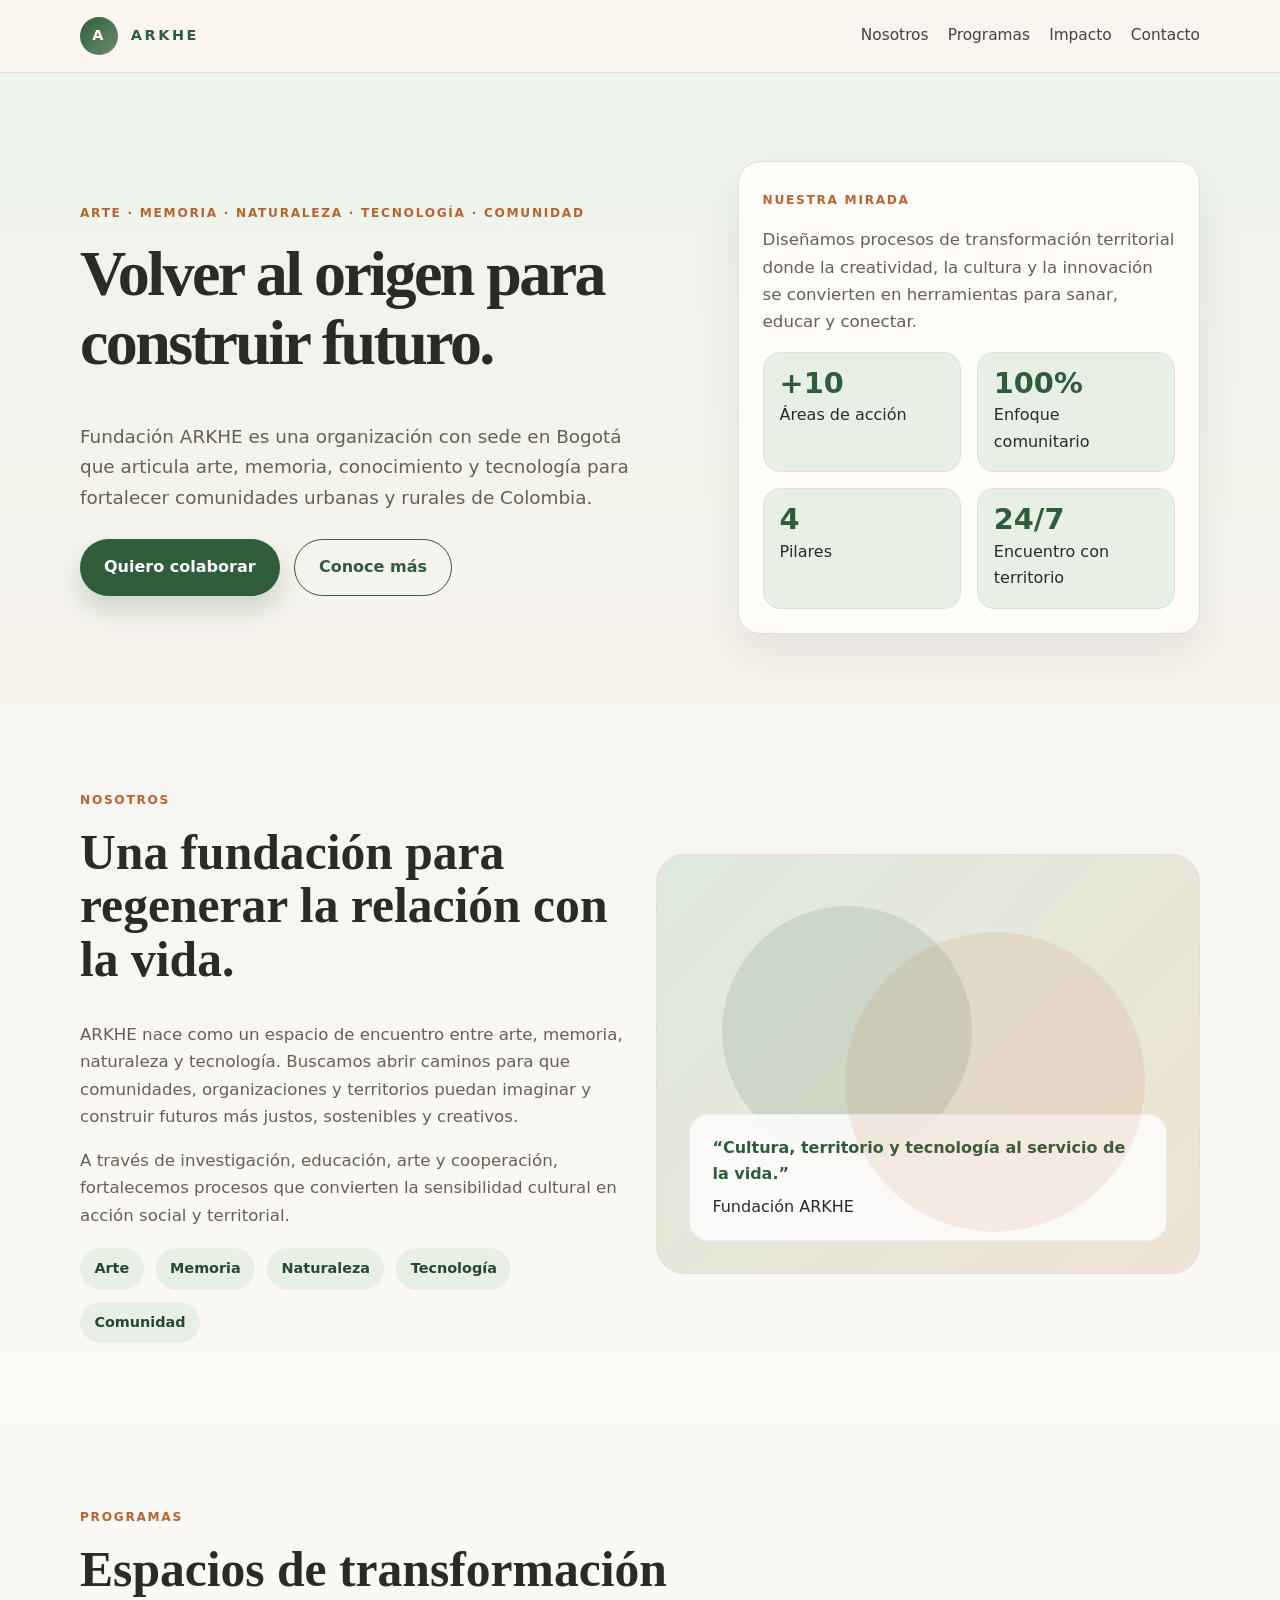
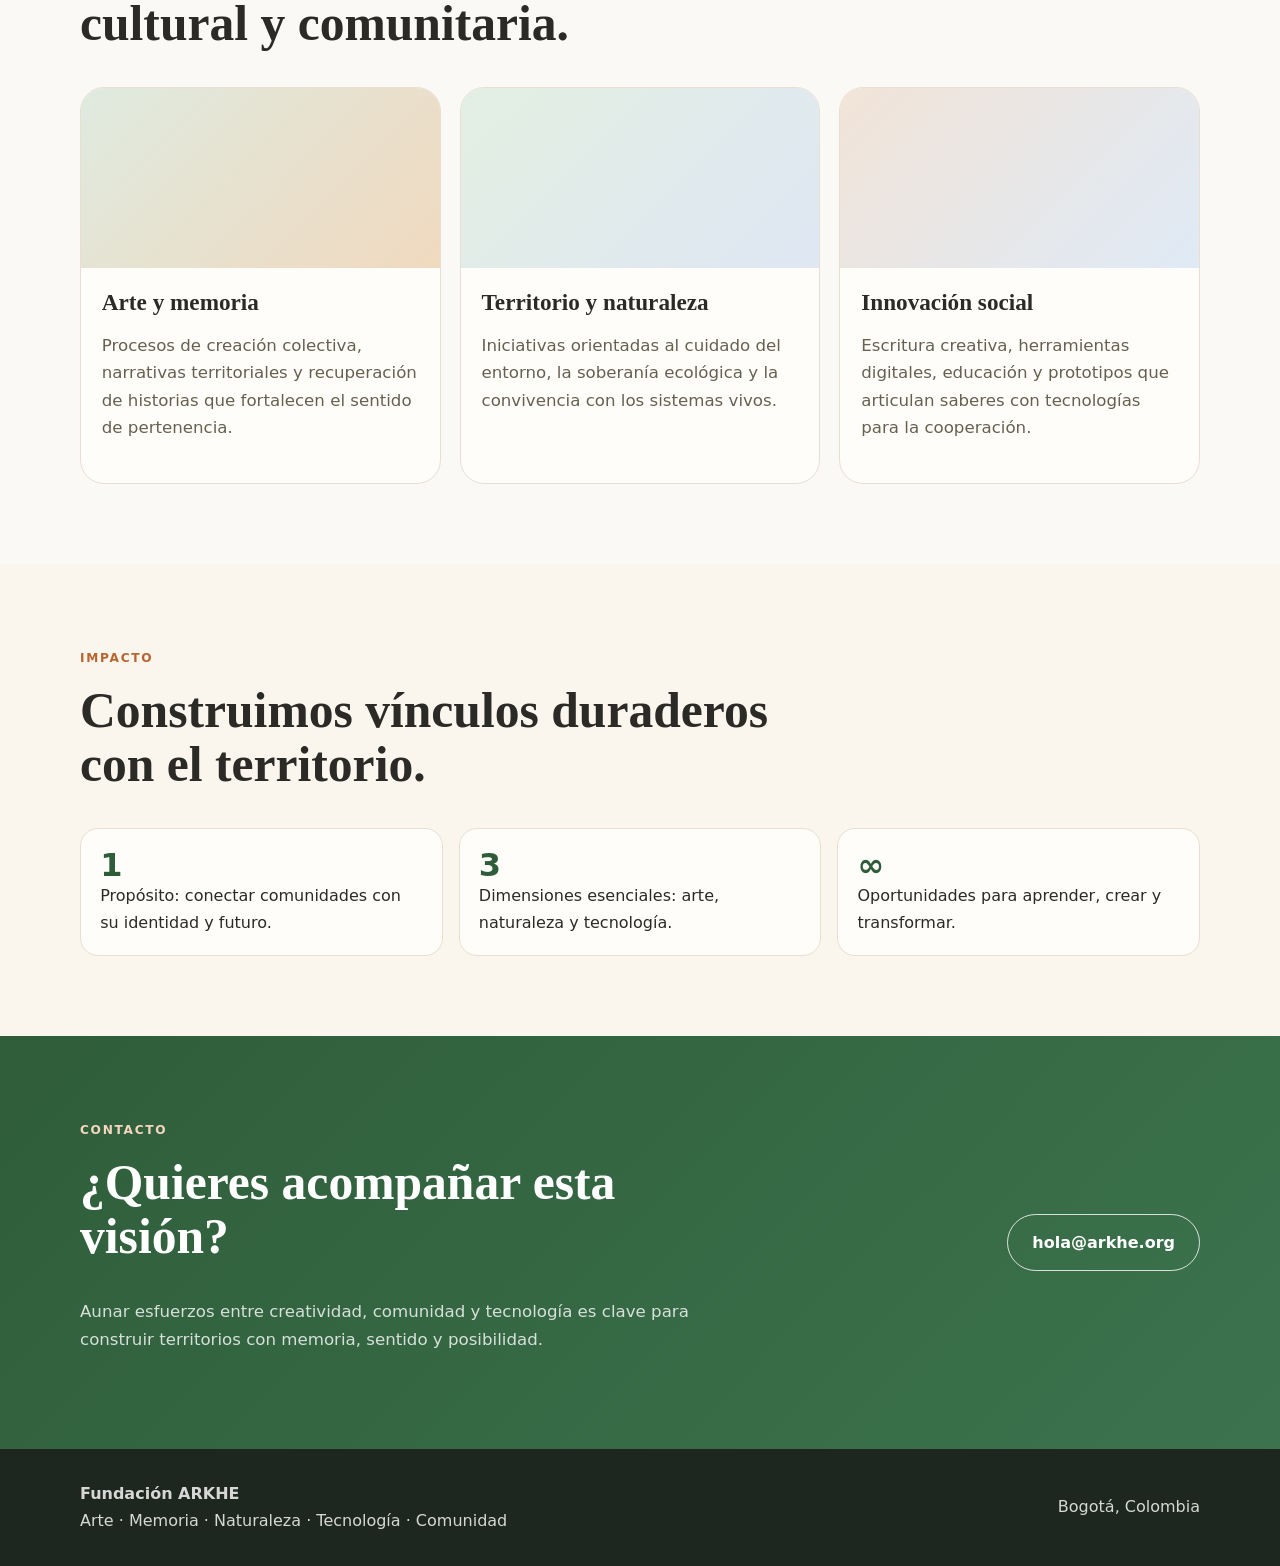
==== index.html @ 08ec4642 "Crear index.html para que GitHub Pages use la landing principal de la Fundación ARKHE" ====
<!DOCTYPE html>
<html lang="es">
  <head>
    <meta charset="UTF-8" />
    <meta name="viewport" content="width=device-width, initial-scale=1.0" />
    <title>Fundación ARKHE | Arte · Memoria · Naturaleza · Tecnología</title>
    <meta
      name="description"
      content="Fundación ARKHE impulsa comunidades y territorios desde el arte, la memoria, la naturaleza y la tecnología."
    />
    <style>
      :root {
        --bg: #faf6ee;
        --bg-alt: #f1e8d7;
        --surface: #fffdf9;
        --text: #2b2a27;
        --muted: #666051;
        --primary: #2f5d3a;
        --primary-dark: #23492f;
        --primary-soft: #e8f0e6;
        --accent: #b8642f;
        --accent-soft: #f4e3d8;
        --line: #e7dfd0;
        --shadow: 0 20px 45px rgba(28, 35, 25, 0.08);
        --radius: 22px;
      }

      * { box-sizing: border-box; }

      html { scroll-behavior: smooth; }

      body {
        margin: 0;
        font-family: system-ui, -apple-system, BlinkMacSystemFont, "Segoe UI", sans-serif;
        background: var(--bg);
        color: var(--text);
        line-height: 1.65;
      }

      img {
        max-width: 100%;
        display: block;
      }

      a {
        color: inherit;
        text-decoration: none;
      }

      .container {
        width: min(1120px, calc(100% - 32px));
        margin: 0 auto;
      }

      .eyebrow {
        display: inline-block;
        color: var(--accent);
        text-transform: uppercase;
        letter-spacing: 0.14em;
        font-size: 0.76rem;
        font-weight: 700;
        margin-bottom: 1rem;
      }

      h1, h2, h3 {
        margin: 0 0 0.7em;
        line-height: 1.08;
        font-family: Georgia, "Times New Roman", serif;
      }

      h1 {
        font-size: clamp(2.4rem, 5vw, 4.4rem);
        letter-spacing: -0.04em;
      }

      h2 {
        font-size: clamp(2rem, 4vw, 3.1rem);
      }

      p {
        margin: 0 0 1rem;
        color: var(--muted);
        font-size: 1.04rem;
      }

      .btn {
        display: inline-flex;
        align-items: center;
        justify-content: center;
        border-radius: 999px;
        padding: 0.9rem 1.5rem;
        font-weight: 700;
        transition: transform 0.2s ease, box-shadow 0.2s ease;
      }

      .btn:hover {
        transform: translateY(-1px);
      }

      .btn.primary {
        background: var(--primary);
        color: #fff;
        box-shadow: 0 14px 24px rgba(47, 93, 58, 0.2);
      }

      .btn.secondary {
        border: 1.5px solid var(--primary);
        color: var(--primary);
        background: transparent;
      }

      header {
        position: sticky;
        top: 0;
        z-index: 50;
        background: rgba(250, 246, 238, 0.9);
        backdrop-filter: blur(8px);
        border-bottom: 1px solid var(--line);
      }

      nav {
        display: flex;
        align-items: center;
        justify-content: space-between;
        min-height: 72px;
        gap: 1.2rem;
      }

      .brand {
        display: inline-flex;
        align-items: center;
        gap: 0.8rem;
        font-weight: 800;
        letter-spacing: 0.18em;
        text-transform: uppercase;
        color: var(--primary);
        font-size: 0.9rem;
      }

      .brand-mark {
        width: 38px;
        height: 38px;
        display: grid;
        place-items: center;
        border-radius: 50%;
        background: linear-gradient(135deg, var(--primary), #6b8d6d);
        color: white;
        font-weight: 700;
      }

      .nav-links {
        display: flex;
        align-items: center;
        gap: 1.2rem;
        flex-wrap: wrap;
      }

      .nav-links a {
        color: var(--text);
        font-size: 0.96rem;
        opacity: 0.88;
      }

      .hero {
        background: linear-gradient(180deg, #edf4eb 0%, #f7f3ed 100%);
        padding: 5.5rem 0 4.5rem;
      }

      .hero-grid {
        display: grid;
        grid-template-columns: 1.15fr 0.85fr;
        gap: 2rem;
        align-items: center;
      }

      .hero-copy p {
        font-size: 1.15rem;
        max-width: 560px;
      }

      .hero-actions {
        display: flex;
        flex-wrap: wrap;
        gap: 0.9rem;
        margin-top: 1.6rem;
      }

      .hero-panel {
        background: var(--surface);
        border: 1px solid var(--line);
        border-radius: var(--radius);
        padding: 1.5rem;
        box-shadow: var(--shadow);
      }

      .mini-stat {
        display: grid;
        grid-template-columns: repeat(2, minmax(0, 1fr));
        gap: 1rem;
        margin-top: 1rem;
      }

      .mini-stat div {
        background: var(--primary-soft);
        border: 1px solid rgba(47, 93, 58, 0.08);
        border-radius: 18px;
        padding: 1rem;
      }

      .mini-stat strong {
        display: block;
        color: var(--primary);
        font-size: 1.8rem;
        line-height: 1;
        margin-bottom: 0.3rem;
      }

      section {
        padding: 5rem 0;
      }

      .section-head {
        max-width: 720px;
        margin-bottom: 2.3rem;
      }

      .cards {
        display: grid;
        grid-template-columns: repeat(4, minmax(0, 1fr));
        gap: 1.2rem;
      }

      .card {
        background: var(--surface);
        border: 1px solid var(--line);
        border-radius: 20px;
        padding: 1.5rem;
        box-shadow: 0 10px 28px rgba(39, 33, 22, 0.03);
      }

      .card .icon {
        width: 52px;
        height: 52px;
        display: grid;
        place-items: center;
        border-radius: 14px;
        background: var(--accent-soft);
        color: var(--accent);
        font-size: 1.6rem;
        margin-bottom: 0.8rem;
      }

      .card h3 {
        font-size: 1.35rem;
      }

      .about {
        background: linear-gradient(180deg, #f7f5f1 0%, #fcfaf7 100%);
      }

      .about-grid {
        display: grid;
        grid-template-columns: 1fr 1fr;
        gap: 2rem;
        align-items: center;
      }

      .about-visual {
        background: linear-gradient(135deg, #dfeadf, #efe4d5);
        min-height: 420px;
        border-radius: 28px;
        position: relative;
        overflow: hidden;
        border: 1px solid var(--line);
      }

      .about-visual::before,
      .about-visual::after {
        content: "";
        position: absolute;
        border-radius: 50%;
      }

      .about-visual::before {
        inset: 12% auto auto 12%;
        width: 250px;
        height: 250px;
        background: rgba(47, 93, 58, 0.12);
      }

      .about-visual::after {
        right: 10%;
        bottom: 10%;
        width: 300px;
        height: 300px;
        background: rgba(184, 100, 47, 0.1);
      }

      .quote {
        position: absolute;
        left: 2rem;
        right: 2rem;
        bottom: 2rem;
        background: rgba(255, 255, 255, 0.8);
        border: 1px solid rgba(43, 42, 39, 0.05);
        border-radius: 20px;
        padding: 1.25rem 1.4rem;
        backdrop-filter: blur(5px);
      }

      .quote strong {
        display: block;
        margin-bottom: 0.4rem;
        color: var(--primary);
      }

      .pill-list {
        display: flex;
        flex-wrap: wrap;
        gap: 0.75rem;
        margin-top: 1.2rem;
      }

      .pill {
        background: var(--primary-soft);
        color: var(--primary-dark);
        border-radius: 999px;
        padding: 0.55rem 0.9rem;
        font-weight: 700;
        font-size: 0.9rem;
      }

      .programs {
        background: #fbf9f6;
      }

      .program-grid {
        display: grid;
        grid-template-columns: repeat(3, minmax(0, 1fr));
        gap: 1.2rem;
      }

      .program-card {
        background: var(--surface);
        border: 1px solid var(--line);
        border-radius: 24px;
        overflow: hidden;
      }

      .program-visual {
        height: 180px;
        background: linear-gradient(135deg, #dfeadf, #f0d9bf);
      }

      .program-body {
        padding: 1.4rem 1.3rem 1.6rem;
      }

      .program-body h3 {
        font-size: 1.45rem;
      }

      .metrics {
        display: grid;
        grid-template-columns: repeat(3, minmax(0, 1fr));
        gap: 1rem;
        margin-top: 2rem;
      }

      .metric {
        background: var(--surface);
        border: 1px solid var(--line);
        border-radius: 18px;
        padding: 1.2rem;
      }

      .metric strong {
        display: block;
        color: var(--primary);
        font-size: 2rem;
        line-height: 1.1;
      }

      .cta {
        background: linear-gradient(135deg, var(--primary), #3c734e);
        color: white;
      }

      .cta .container {
        display: grid;
        grid-template-columns: 1.2fr 0.8fr;
        align-items: center;
        gap: 2rem;
      }

      .cta p {
        color: rgba(255,255,255,0.8);
      }

      .cta .btn.secondary {
        color: white;
        border-color: rgba(255,255,255,0.8);
      }

      footer {
        background: #1d261f;
        color: rgba(255,255,255,0.82);
        padding: 2rem 0;
      }

      .footer-inner {
        display: flex;
        justify-content: space-between;
        gap: 1rem;
        align-items: center;
        flex-wrap: wrap;
      }

      @media (max-width: 900px) {
        .hero-grid,
        .about-grid,
        .cta .container,
        .cards,
        .program-grid,
        .metrics {
          grid-template-columns: 1fr;
        }

        .nav-links {
          display: none;
        }
      }
    </style>
  </head>
  <body>
    <header>
      <div class="container">
        <nav aria-label="Navegación principal">
          <a href="#inicio" class="brand" aria-label="Fundación ARKHE inicio">
            <span class="brand-mark">A</span>
            <span>ARKHE</span>
          </a>

          <div class="nav-links">
            <a href="#nosotros">Nosotros</a>
            <a href="#programas">Programas</a>
            <a href="#impacto">Impacto</a>
            <a href="#contacto">Contacto</a>
          </div>
        </nav>
      </div>
    </header>

    <main>
      <section class="hero" id="inicio">
        <div class="container hero-grid">
          <div class="hero-copy">
            <span class="eyebrow">Arte · Memoria · Naturaleza · Tecnología · Comunidad</span>
            <h1>Volver al origen para construir futuro.</h1>
            <p>
              Fundación ARKHE es una organización con sede en Bogotá que articula arte,
              memoria, conocimiento y tecnología para fortalecer comunidades urbanas y rurales
              de Colombia.
            </p>
            <div class="hero-actions">
              <a href="#contacto" class="btn primary">Quiero colaborar</a>
              <a href="#nosotros" class="btn secondary">Conoce más</a>
            </div>
          </div>

          <div class="hero-panel" aria-label="Resumen de la fundación">
            <div class="eyebrow">Nuestra mirada</div>
            <p>
              Diseñamos procesos de transformación territorial donde la creatividad, la cultura
              y la innovación se convierten en herramientas para sanar, educar y conectar.
            </p>

            <div class="mini-stat">
              <div>
                <strong>+10</strong>
                <span>Áreas de acción</span>
              </div>
              <div>
                <strong>100%</strong>
                <span>Enfoque comunitario</span>
              </div>
              <div>
                <strong>4</strong>
                <span>Pilares</span>
              </div>
              <div>
                <strong>24/7</strong>
                <span>Encuentro con territorio</span>
              </div>
            </div>
          </div>
        </div>
      </section>

      <section class="about" id="nosotros">
        <div class="container about-grid">
          <div>
            <span class="eyebrow">Nosotros</span>
            <h2>Una fundación para regenerar la relación con la vida.</h2>
            <p>
              ARKHE nace como un espacio de encuentro entre arte, memoria, naturaleza y tecnología.
              Buscamos abrir caminos para que comunidades, organizaciones y territorios puedan
              imaginar y construir futuros más justos, sostenibles y creativos.
            </p>
            <p>
              A través de investigación, educación, arte y cooperación, fortalecemos procesos que
              convierten la sensibilidad cultural en acción social y territorial.
            </p>

            <div class="pill-list" aria-label="Pilares de la fundación">
              <span class="pill">Arte</span>
              <span class="pill">Memoria</span>
              <span class="pill">Naturaleza</span>
              <span class="pill">Tecnología</span>
              <span class="pill">Comunidad</span>
            </div>
          </div>

          <div class="about-visual" aria-label="Representación visual de la fundación">
            <div class="quote">
              <strong>“Cultura, territorio y tecnología al servicio de la vida.”</strong>
              <span>Fundación ARKHE</span>
            </div>
          </div>
        </div>
      </section>

      <section class="programs" id="programas">
        <div class="container">
          <div class="section-head">
            <span class="eyebrow">Programas</span>
            <h2>Espacios de transformación cultural y comunitaria.</h2>
          </div>

          <div class="program-grid">
            <article class="program-card">
              <div class="program-visual" aria-hidden="true"></div>
              <div class="program-body">
                <h3>Arte y memoria</h3>
                <p>
                  Procesos de creación colectiva, narrativas territoriales y recuperación de
                  historias que fortalecen el sentido de pertenencia.
                </p>
              </div>
            </article>

            <article class="program-card">
              <div class="program-visual" aria-hidden="true" style="background: linear-gradient(135deg, #e3efe2, #dfe7f4);"></div>
              <div class="program-body">
                <h3>Territorio y naturaleza</h3>
                <p>
                  Iniciativas orientadas al cuidado del entorno, la soberanía ecológica y la
                  convivencia con los sistemas vivos.
                </p>
              </div>
            </article>

            <article class="program-card">
              <div class="program-visual" aria-hidden="true" style="background: linear-gradient(135deg, #f2e4d8, #dfeaf6);"></div>
              <div class="program-body">
                <h3>Innovación social</h3>
                <p>
                  Escritura creativa, herramientas digitales, educación y prototipos que articulan
                  saberes con tecnologías para la cooperación.
                </p>
              </div>
            </article>
          </div>
        </div>
      </section>

      <section id="impacto">
        <div class="container">
          <div class="section-head">
            <span class="eyebrow">Impacto</span>
            <h2>Construimos vínculos duraderos con el territorio.</h2>
          </div>

          <div class="metrics">
            <div class="metric">
              <strong>1</strong>
              <span>Propósito: conectar comunidades con su identidad y futuro.</span>
            </div>
            <div class="metric">
              <strong>3</strong>
              <span>Dimensiones esenciales: arte, naturaleza y tecnología.</span>
            </div>
            <div class="metric">
              <strong>∞</strong>
              <span>Oportunidades para aprender, crear y transformar.</span>
            </div>
          </div>
        </div>
      </section>

      <section class="cta" id="contacto">
        <div class="container">
          <div>
            <span class="eyebrow" style="color: #f4d7be;">Contacto</span>
            <h2>¿Quieres acompañar esta visión?</h2>
            <p>
              Aunar esfuerzos entre creatividad, comunidad y tecnología es clave para construir
              territorios con memoria, sentido y posibilidad.
            </p>
          </div>

          <div style="display:flex; justify-content:flex-end;">
            <a href="mailto:hola@arkhe.org" class="btn secondary">hola@arkhe.org</a>
          </div>
        </div>
      </section>
    </main>

    <footer>
      <div class="container footer-inner">
        <div>
          <strong>Fundación ARKHE</strong><br />
          Arte · Memoria · Naturaleza · Tecnología · Comunidad
        </div>
        <div>Bogotá, Colombia</div>
      </div>
    </footer>
  </body>
</html>
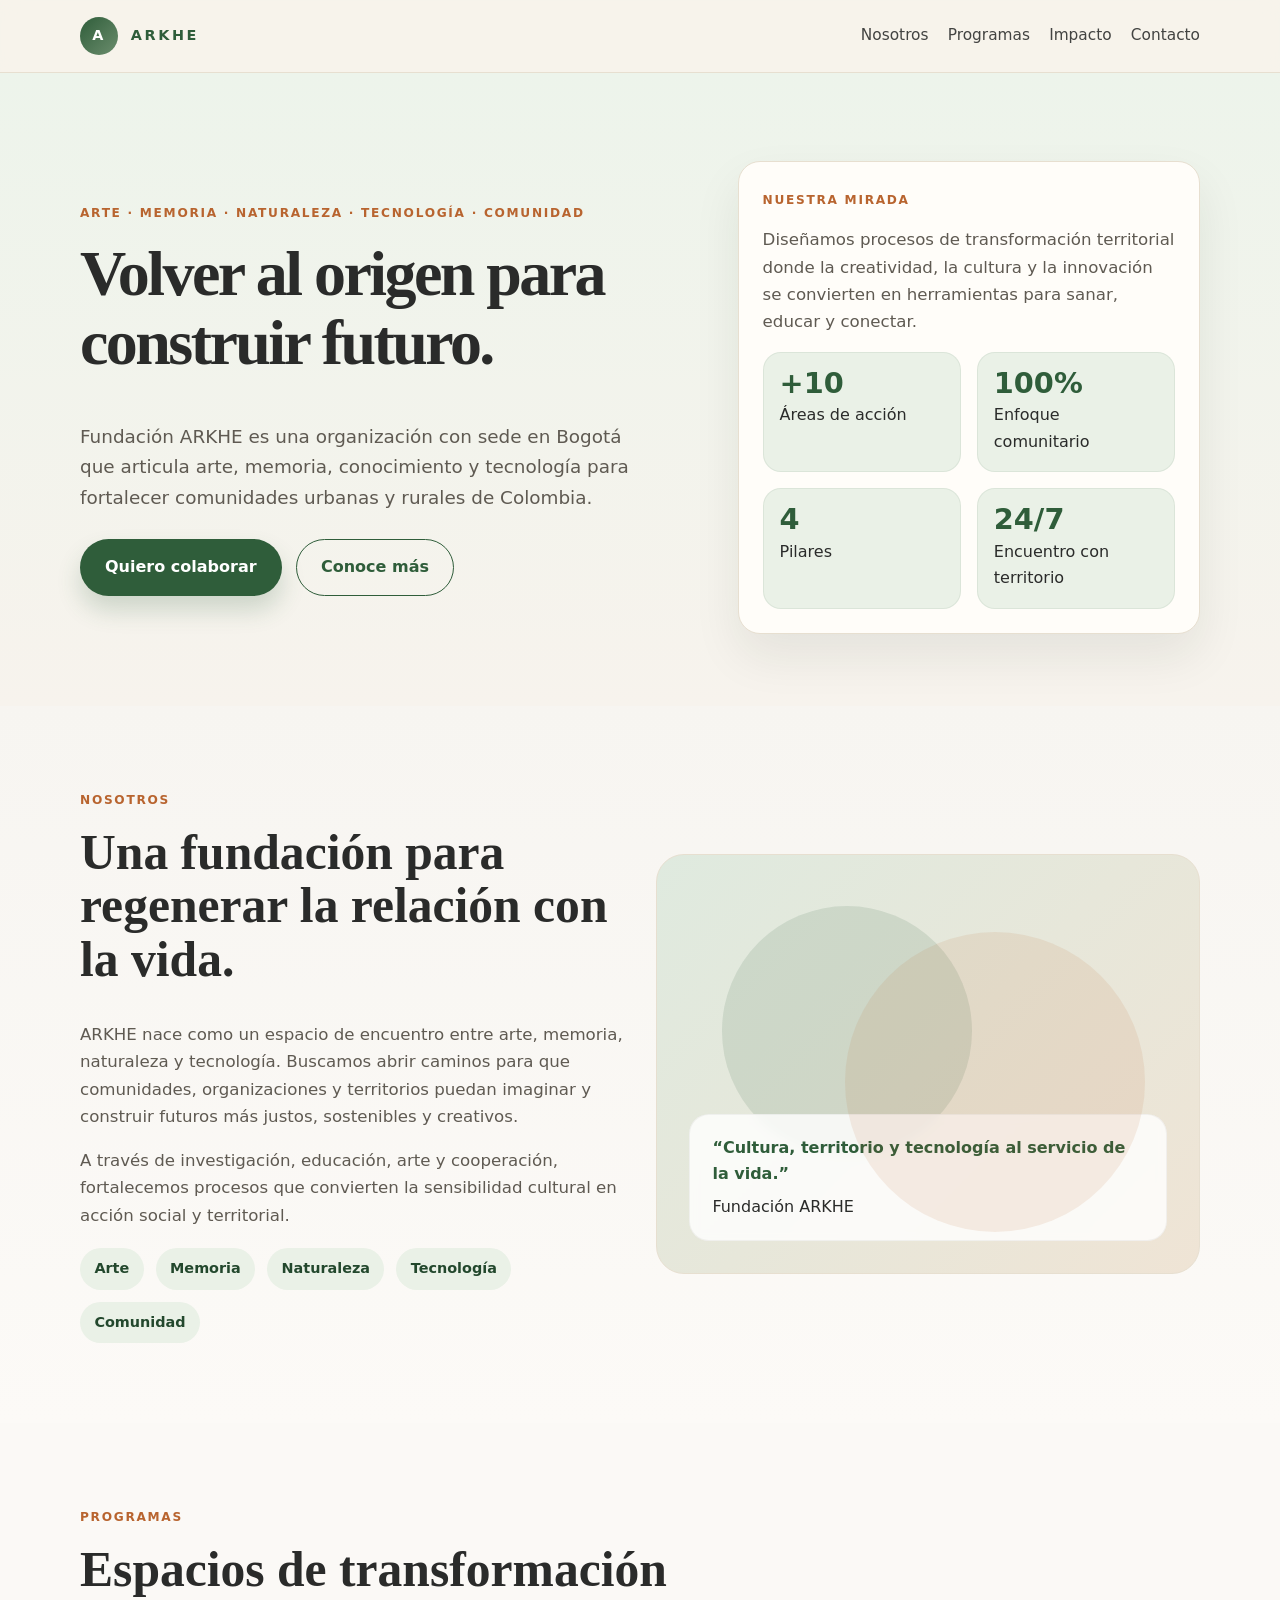
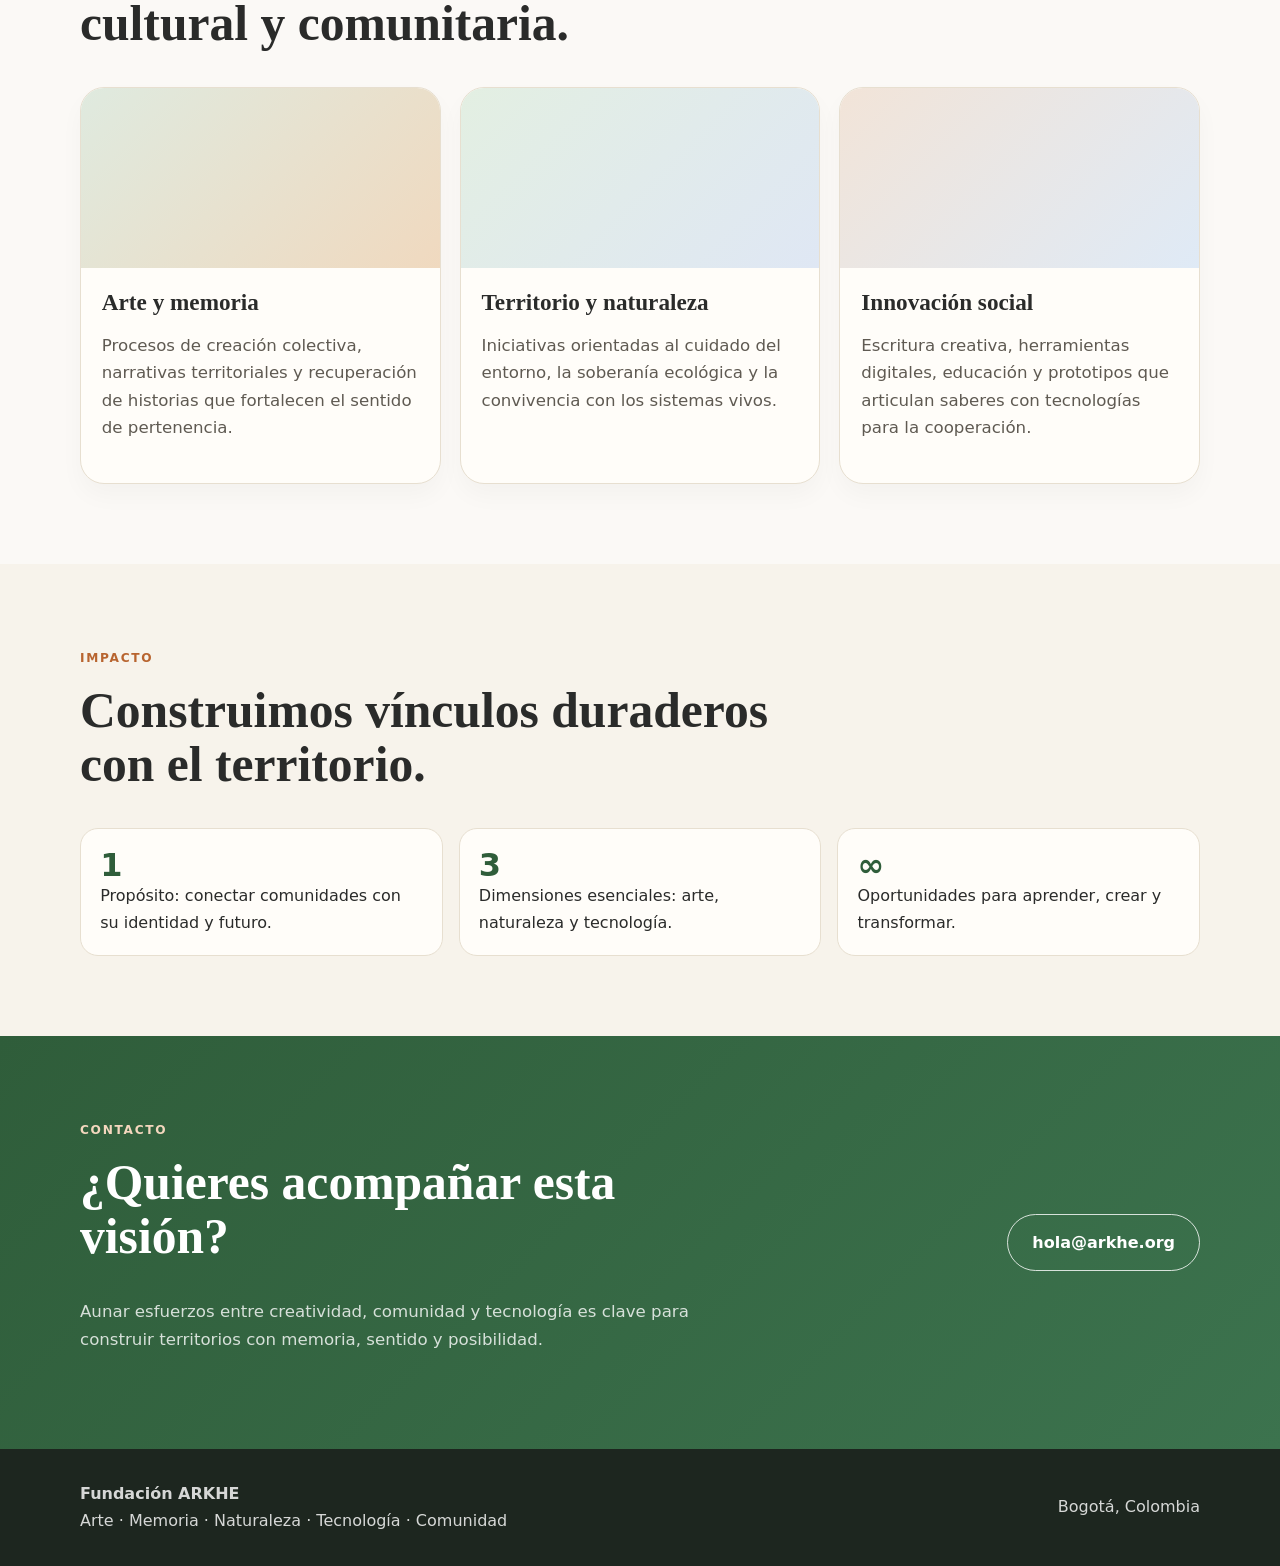
==== commit 31c2a241: "Completo la landing page con estilos y comportamiento interactivo, separando CSS y JS del HTML princ" ====
--- a/index.html
+++ b/index.html
@@ -8,451 +8,31 @@
       name="description"
       content="Fundación ARKHE impulsa comunidades y territorios desde el arte, la memoria, la naturaleza y la tecnología."
     />
-    <style>
-      :root {
-        --bg: #faf6ee;
-        --bg-alt: #f1e8d7;
-        --surface: #fffdf9;
-        --text: #2b2a27;
-        --muted: #666051;
-        --primary: #2f5d3a;
-        --primary-dark: #23492f;
-        --primary-soft: #e8f0e6;
-        --accent: #b8642f;
-        --accent-soft: #f4e3d8;
-        --line: #e7dfd0;
-        --shadow: 0 20px 45px rgba(28, 35, 25, 0.08);
-        --radius: 22px;
-      }
-
-      * { box-sizing: border-box; }
-
-      html { scroll-behavior: smooth; }
-
-      body {
-        margin: 0;
-        font-family: system-ui, -apple-system, BlinkMacSystemFont, "Segoe UI", sans-serif;
-        background: var(--bg);
-        color: var(--text);
-        line-height: 1.65;
-      }
-
-      img {
-        max-width: 100%;
-        display: block;
-      }
-
-      a {
-        color: inherit;
-        text-decoration: none;
-      }
-
-      .container {
-        width: min(1120px, calc(100% - 32px));
-        margin: 0 auto;
-      }
-
-      .eyebrow {
-        display: inline-block;
-        color: var(--accent);
-        text-transform: uppercase;
-        letter-spacing: 0.14em;
-        font-size: 0.76rem;
-        font-weight: 700;
-        margin-bottom: 1rem;
-      }
-
-      h1, h2, h3 {
-        margin: 0 0 0.7em;
-        line-height: 1.08;
-        font-family: Georgia, "Times New Roman", serif;
-      }
-
-      h1 {
-        font-size: clamp(2.4rem, 5vw, 4.4rem);
-        letter-spacing: -0.04em;
-      }
-
-      h2 {
-        font-size: clamp(2rem, 4vw, 3.1rem);
-      }
-
-      p {
-        margin: 0 0 1rem;
-        color: var(--muted);
-        font-size: 1.04rem;
-      }
-
-      .btn {
-        display: inline-flex;
-        align-items: center;
-        justify-content: center;
-        border-radius: 999px;
-        padding: 0.9rem 1.5rem;
-        font-weight: 700;
-        transition: transform 0.2s ease, box-shadow 0.2s ease;
-      }
-
-      .btn:hover {
-        transform: translateY(-1px);
-      }
-
-      .btn.primary {
-        background: var(--primary);
-        color: #fff;
-        box-shadow: 0 14px 24px rgba(47, 93, 58, 0.2);
-      }
-
-      .btn.secondary {
-        border: 1.5px solid var(--primary);
-        color: var(--primary);
-        background: transparent;
-      }
-
-      header {
-        position: sticky;
-        top: 0;
-        z-index: 50;
-        background: rgba(250, 246, 238, 0.9);
-        backdrop-filter: blur(8px);
-        border-bottom: 1px solid var(--line);
-      }
-
-      nav {
-        display: flex;
-        align-items: center;
-        justify-content: space-between;
-        min-height: 72px;
-        gap: 1.2rem;
-      }
-
-      .brand {
-        display: inline-flex;
-        align-items: center;
-        gap: 0.8rem;
-        font-weight: 800;
-        letter-spacing: 0.18em;
-        text-transform: uppercase;
-        color: var(--primary);
-        font-size: 0.9rem;
-      }
-
-      .brand-mark {
-        width: 38px;
-        height: 38px;
-        display: grid;
-        place-items: center;
-        border-radius: 50%;
-        background: linear-gradient(135deg, var(--primary), #6b8d6d);
-        color: white;
-        font-weight: 700;
-      }
-
-      .nav-links {
-        display: flex;
-        align-items: center;
-        gap: 1.2rem;
-        flex-wrap: wrap;
-      }
-
-      .nav-links a {
-        color: var(--text);
-        font-size: 0.96rem;
-        opacity: 0.88;
-      }
-
-      .hero {
-        background: linear-gradient(180deg, #edf4eb 0%, #f7f3ed 100%);
-        padding: 5.5rem 0 4.5rem;
-      }
-
-      .hero-grid {
-        display: grid;
-        grid-template-columns: 1.15fr 0.85fr;
-        gap: 2rem;
-        align-items: center;
-      }
-
-      .hero-copy p {
-        font-size: 1.15rem;
-        max-width: 560px;
-      }
-
-      .hero-actions {
-        display: flex;
-        flex-wrap: wrap;
-        gap: 0.9rem;
-        margin-top: 1.6rem;
-      }
-
-      .hero-panel {
-        background: var(--surface);
-        border: 1px solid var(--line);
-        border-radius: var(--radius);
-        padding: 1.5rem;
-        box-shadow: var(--shadow);
-      }
-
-      .mini-stat {
-        display: grid;
-        grid-template-columns: repeat(2, minmax(0, 1fr));
-        gap: 1rem;
-        margin-top: 1rem;
-      }
-
-      .mini-stat div {
-        background: var(--primary-soft);
-        border: 1px solid rgba(47, 93, 58, 0.08);
-        border-radius: 18px;
-        padding: 1rem;
-      }
-
-      .mini-stat strong {
-        display: block;
-        color: var(--primary);
-        font-size: 1.8rem;
-        line-height: 1;
-        margin-bottom: 0.3rem;
-      }
-
-      section {
-        padding: 5rem 0;
-      }
-
-      .section-head {
-        max-width: 720px;
-        margin-bottom: 2.3rem;
-      }
-
-      .cards {
-        display: grid;
-        grid-template-columns: repeat(4, minmax(0, 1fr));
-        gap: 1.2rem;
-      }
-
-      .card {
-        background: var(--surface);
-        border: 1px solid var(--line);
-        border-radius: 20px;
-        padding: 1.5rem;
-        box-shadow: 0 10px 28px rgba(39, 33, 22, 0.03);
-      }
-
-      .card .icon {
-        width: 52px;
-        height: 52px;
-        display: grid;
-        place-items: center;
-        border-radius: 14px;
-        background: var(--accent-soft);
-        color: var(--accent);
-        font-size: 1.6rem;
-        margin-bottom: 0.8rem;
-      }
-
-      .card h3 {
-        font-size: 1.35rem;
-      }
-
-      .about {
-        background: linear-gradient(180deg, #f7f5f1 0%, #fcfaf7 100%);
-      }
-
-      .about-grid {
-        display: grid;
-        grid-template-columns: 1fr 1fr;
-        gap: 2rem;
-        align-items: center;
-      }
-
-      .about-visual {
-        background: linear-gradient(135deg, #dfeadf, #efe4d5);
-        min-height: 420px;
-        border-radius: 28px;
-        position: relative;
-        overflow: hidden;
-        border: 1px solid var(--line);
-      }
-
-      .about-visual::before,
-      .about-visual::after {
-        content: "";
-        position: absolute;
-        border-radius: 50%;
-      }
-
-      .about-visual::before {
-        inset: 12% auto auto 12%;
-        width: 250px;
-        height: 250px;
-        background: rgba(47, 93, 58, 0.12);
-      }
-
-      .about-visual::after {
-        right: 10%;
-        bottom: 10%;
-        width: 300px;
-        height: 300px;
-        background: rgba(184, 100, 47, 0.1);
-      }
-
-      .quote {
-        position: absolute;
-        left: 2rem;
-        right: 2rem;
-        bottom: 2rem;
-        background: rgba(255, 255, 255, 0.8);
-        border: 1px solid rgba(43, 42, 39, 0.05);
-        border-radius: 20px;
-        padding: 1.25rem 1.4rem;
-        backdrop-filter: blur(5px);
-      }
-
-      .quote strong {
-        display: block;
-        margin-bottom: 0.4rem;
-        color: var(--primary);
-      }
-
-      .pill-list {
-        display: flex;
-        flex-wrap: wrap;
-        gap: 0.75rem;
-        margin-top: 1.2rem;
-      }
-
-      .pill {
-        background: var(--primary-soft);
-        color: var(--primary-dark);
-        border-radius: 999px;
-        padding: 0.55rem 0.9rem;
-        font-weight: 700;
-        font-size: 0.9rem;
-      }
-
-      .programs {
-        background: #fbf9f6;
-      }
-
-      .program-grid {
-        display: grid;
-        grid-template-columns: repeat(3, minmax(0, 1fr));
-        gap: 1.2rem;
-      }
-
-      .program-card {
-        background: var(--surface);
-        border: 1px solid var(--line);
-        border-radius: 24px;
-        overflow: hidden;
-      }
-
-      .program-visual {
-        height: 180px;
-        background: linear-gradient(135deg, #dfeadf, #f0d9bf);
-      }
-
-      .program-body {
-        padding: 1.4rem 1.3rem 1.6rem;
-      }
-
-      .program-body h3 {
-        font-size: 1.45rem;
-      }
-
-      .metrics {
-        display: grid;
-        grid-template-columns: repeat(3, minmax(0, 1fr));
-        gap: 1rem;
-        margin-top: 2rem;
-      }
-
-      .metric {
-        background: var(--surface);
-        border: 1px solid var(--line);
-        border-radius: 18px;
-        padding: 1.2rem;
-      }
-
-      .metric strong {
-        display: block;
-        color: var(--primary);
-        font-size: 2rem;
-        line-height: 1.1;
-      }
-
-      .cta {
-        background: linear-gradient(135deg, var(--primary), #3c734e);
-        color: white;
-      }
-
-      .cta .container {
-        display: grid;
-        grid-template-columns: 1.2fr 0.8fr;
-        align-items: center;
-        gap: 2rem;
-      }
-
-      .cta p {
-        color: rgba(255,255,255,0.8);
-      }
-
-      .cta .btn.secondary {
-        color: white;
-        border-color: rgba(255,255,255,0.8);
-      }
-
-      footer {
-        background: #1d261f;
-        color: rgba(255,255,255,0.82);
-        padding: 2rem 0;
-      }
-
-      .footer-inner {
-        display: flex;
-        justify-content: space-between;
-        gap: 1rem;
-        align-items: center;
-        flex-wrap: wrap;
-      }
-
-      @media (max-width: 900px) {
-        .hero-grid,
-        .about-grid,
-        .cta .container,
-        .cards,
-        .program-grid,
-        .metrics {
-          grid-template-columns: 1fr;
-        }
-
-        .nav-links {
-          display: none;
-        }
-      }
-    </style>
+    <link rel="stylesheet" href="styles.css" />
   </head>
   <body>
-    <header>
-      <div class="container">
-        <nav aria-label="Navegación principal">
-          <a href="#inicio" class="brand" aria-label="Fundación ARKHE inicio">
-            <span class="brand-mark">A</span>
-            <span>ARKHE</span>
-          </a>
-
-          <div class="nav-links">
-            <a href="#nosotros">Nosotros</a>
-            <a href="#programas">Programas</a>
-            <a href="#impacto">Impacto</a>
-            <a href="#contacto">Contacto</a>
-          </div>
-        </nav>
+    <header class="site-header">
+      <div class="container nav-wrap">
+        <a href="#inicio" class="brand" aria-label="Fundación ARKHE inicio">
+          <span class="brand-mark">A</span>
+          <span>ARKHE</span>
+        </a>
+
+        <button class="nav-toggle" type="button" aria-expanded="false" aria-controls="navMenu">
+          Menú
+        </button>
+
+        <div class="nav-links" id="navMenu">
+          <a href="#nosotros">Nosotros</a>
+          <a href="#programas">Programas</a>
+          <a href="#impacto">Impacto</a>
+          <a href="#contacto">Contacto</a>
+        </div>
       </div>
     </header>
 
     <main>
-      <section class="hero" id="inicio">
+      <section class="hero reveal" id="inicio">
         <div class="container hero-grid">
           <div class="hero-copy">
             <span class="eyebrow">Arte · Memoria · Naturaleza · Tecnología · Comunidad</span>
@@ -497,7 +77,7 @@
         </div>
       </section>
 
-      <section class="about" id="nosotros">
+      <section class="about reveal" id="nosotros">
         <div class="container about-grid">
           <div>
             <span class="eyebrow">Nosotros</span>
@@ -530,7 +110,7 @@
         </div>
       </section>
 
-      <section class="programs" id="programas">
+      <section class="programs reveal" id="programas">
         <div class="container">
           <div class="section-head">
             <span class="eyebrow">Programas</span>
@@ -574,7 +154,7 @@
         </div>
       </section>
 
-      <section id="impacto">
+      <section id="impacto" class="reveal">
         <div class="container">
           <div class="section-head">
             <span class="eyebrow">Impacto</span>
@@ -598,7 +178,7 @@
         </div>
       </section>
 
-      <section class="cta" id="contacto">
+      <section class="cta reveal" id="contacto">
         <div class="container">
           <div>
             <span class="eyebrow" style="color: #f4d7be;">Contacto</span>
@@ -616,7 +196,7 @@
       </section>
     </main>
 
-    <footer>
+    <footer class="site-footer">
       <div class="container footer-inner">
         <div>
           <strong>Fundación ARKHE</strong><br />
@@ -625,5 +205,7 @@
         <div>Bogotá, Colombia</div>
       </div>
     </footer>
+
+    <script src="script.js"></script>
   </body>
 </html>
--- a/styles.css
+++ b/styles.css
@@ -0,0 +1,528 @@
+/* Reset y base */
+:root {
+  --bg: #f7f3eb;
+  --bg-alt: #eef3eb;
+  --surface: #fffdf9;
+  --text: #2a2b2a;
+  --muted: #5f5a52;
+  --primary: #2f5d3a;
+  --primary-dark: #23482d;
+  --primary-soft: #eaf1e7;
+  --accent: #b8642f;
+  --accent-soft: #f7e8dc;
+  --line: #e7dfd0;
+  --shadow: 0 22px 48px rgba(28, 35, 25, 0.08);
+  --radius: 22px;
+}
+
+* {
+  box-sizing: border-box;
+}
+
+html {
+  scroll-behavior: smooth;
+}
+
+body {
+  margin: 0;
+  font-family: "Segoe UI", system-ui, -apple-system, BlinkMacSystemFont, sans-serif;
+  background: var(--bg);
+  color: var(--text);
+  line-height: 1.65;
+}
+
+img {
+  max-width: 100%;
+  display: block;
+}
+
+svg {
+  display: block;
+}
+
+a {
+  color: inherit;
+  text-decoration: none;
+}
+
+button,
+input,
+textarea {
+  font: inherit;
+}
+
+.container {
+  width: min(1120px, calc(100% - 32px));
+  margin: 0 auto;
+}
+
+.eyebrow {
+  display: inline-block;
+  color: var(--accent);
+  text-transform: uppercase;
+  letter-spacing: 0.14em;
+  font-size: 0.76rem;
+  font-weight: 700;
+  margin-bottom: 1rem;
+}
+
+h1,
+h2,
+h3 {
+  margin: 0 0 0.7em;
+  line-height: 1.08;
+  font-family: Georgia, "Times New Roman", serif;
+}
+
+h1 {
+  font-size: clamp(2.5rem, 5vw, 4.6rem);
+  letter-spacing: -0.04em;
+}
+
+h2 {
+  font-size: clamp(2rem, 4vw, 3.1rem);
+}
+
+p {
+  margin: 0 0 1rem;
+  color: var(--muted);
+  font-size: 1.04rem;
+}
+
+.btn {
+  display: inline-flex;
+  align-items: center;
+  justify-content: center;
+  border-radius: 999px;
+  padding: 0.9rem 1.5rem;
+  font-weight: 700;
+  transition: transform 0.2s ease, box-shadow 0.2s ease, background 0.2s ease;
+  border: 1.5px solid transparent;
+}
+
+.btn:hover {
+  transform: translateY(-1px);
+}
+
+.btn.primary {
+  background: var(--primary);
+  color: #fff;
+  box-shadow: 0 14px 24px rgba(47, 93, 58, 0.2);
+}
+
+.btn.primary:hover {
+  background: var(--primary-dark);
+}
+
+.btn.secondary {
+  border-color: var(--primary);
+  color: var(--primary);
+  background: transparent;
+}
+
+.btn.secondary:hover {
+  background: rgba(47, 93, 58, 0.05);
+}
+
+.site-header {
+  position: sticky;
+  top: 0;
+  z-index: 100;
+  background: rgba(247, 243, 235, 0.9);
+  backdrop-filter: blur(10px);
+  border-bottom: 1px solid var(--line);
+}
+
+.nav-wrap {
+  display: flex;
+  align-items: center;
+  justify-content: space-between;
+  min-height: 72px;
+  gap: 1.2rem;
+}
+
+.brand {
+  display: inline-flex;
+  align-items: center;
+  gap: 0.8rem;
+  font-weight: 800;
+  letter-spacing: 0.18em;
+  text-transform: uppercase;
+  color: var(--primary);
+  font-size: 0.9rem;
+}
+
+.brand-mark {
+  width: 38px;
+  height: 38px;
+  display: grid;
+  place-items: center;
+  border-radius: 50%;
+  background: linear-gradient(135deg, var(--primary), #6b8d6d);
+  color: #fff;
+  font-weight: 700;
+}
+
+.nav-links {
+  display: flex;
+  align-items: center;
+  gap: 1.2rem;
+  flex-wrap: wrap;
+}
+
+.nav-links a {
+  position: relative;
+  color: var(--text);
+  font-size: 0.96rem;
+  opacity: 0.88;
+  transition: opacity 0.2s ease;
+}
+
+.nav-links a::after {
+  content: "";
+  position: absolute;
+  left: 0;
+  bottom: -0.35rem;
+  width: 100%;
+  height: 2px;
+  background: var(--primary);
+  transform: scaleX(0);
+  transform-origin: left;
+  transition: transform 0.2s ease;
+}
+
+.nav-links a:hover::after,
+.nav-links a.is-active::after {
+  transform: scaleX(1);
+}
+
+.nav-toggle {
+  display: none;
+  border: 1px solid var(--line);
+  background: var(--surface);
+  color: var(--text);
+  border-radius: 12px;
+  padding: 0.65rem 0.85rem;
+  cursor: pointer;
+}
+
+.hero {
+  background: linear-gradient(180deg, #edf4eb 0%, #f7f3ed 100%);
+  padding: 5.5rem 0 4.5rem;
+}
+
+.hero-grid {
+  display: grid;
+  grid-template-columns: 1.15fr 0.85fr;
+  gap: 2rem;
+  align-items: center;
+}
+
+.hero-copy p {
+  font-size: 1.15rem;
+  max-width: 560px;
+}
+
+.hero-actions {
+  display: flex;
+  flex-wrap: wrap;
+  gap: 0.9rem;
+  margin-top: 1.6rem;
+}
+
+.hero-panel {
+  background: var(--surface);
+  border: 1px solid var(--line);
+  border-radius: var(--radius);
+  padding: 1.5rem;
+  box-shadow: var(--shadow);
+}
+
+.mini-stat {
+  display: grid;
+  grid-template-columns: repeat(2, minmax(0, 1fr));
+  gap: 1rem;
+  margin-top: 1rem;
+}
+
+.mini-stat div {
+  background: var(--primary-soft);
+  border: 1px solid rgba(47, 93, 58, 0.08);
+  border-radius: 18px;
+  padding: 1rem;
+}
+
+.mini-stat strong {
+  display: block;
+  color: var(--primary);
+  font-size: 1.8rem;
+  line-height: 1;
+  margin-bottom: 0.3rem;
+}
+
+section {
+  padding: 5rem 0;
+}
+
+.section-head {
+  max-width: 720px;
+  margin-bottom: 2.3rem;
+}
+
+.cards {
+  display: grid;
+  grid-template-columns: repeat(4, minmax(0, 1fr));
+  gap: 1.2rem;
+}
+
+.card {
+  background: var(--surface);
+  border: 1px solid var(--line);
+  border-radius: 20px;
+  padding: 1.5rem;
+  box-shadow: 0 10px 28px rgba(39, 33, 22, 0.03);
+}
+
+.card .icon {
+  width: 52px;
+  height: 52px;
+  display: grid;
+  place-items: center;
+  border-radius: 14px;
+  background: var(--accent-soft);
+  color: var(--accent);
+  font-size: 1.6rem;
+  margin-bottom: 0.8rem;
+}
+
+.card h3 {
+  font-size: 1.35rem;
+}
+
+.about {
+  background: linear-gradient(180deg, #f7f5f1 0%, #fcfaf7 100%);
+}
+
+.about-grid {
+  display: grid;
+  grid-template-columns: 1fr 1fr;
+  gap: 2rem;
+  align-items: center;
+}
+
+.about-visual {
+  background: linear-gradient(135deg, #dfeadf, #efe4d5);
+  min-height: 420px;
+  border-radius: 28px;
+  position: relative;
+  overflow: hidden;
+  border: 1px solid var(--line);
+}
+
+.about-visual::before,
+.about-visual::after {
+  content: "";
+  position: absolute;
+  border-radius: 50%;
+}
+
+.about-visual::before {
+  inset: 12% auto auto 12%;
+  width: 250px;
+  height: 250px;
+  background: rgba(47, 93, 58, 0.12);
+}
+
+.about-visual::after {
+  right: 10%;
+  bottom: 10%;
+  width: 300px;
+  height: 300px;
+  background: rgba(184, 100, 47, 0.1);
+}
+
+.quote {
+  position: absolute;
+  left: 2rem;
+  right: 2rem;
+  bottom: 2rem;
+  background: rgba(255, 255, 255, 0.8);
+  border: 1px solid rgba(43, 42, 39, 0.05);
+  border-radius: 20px;
+  padding: 1.25rem 1.4rem;
+  backdrop-filter: blur(5px);
+}
+
+.quote strong {
+  display: block;
+  margin-bottom: 0.4rem;
+  color: var(--primary);
+}
+
+.pill-list {
+  display: flex;
+  flex-wrap: wrap;
+  gap: 0.75rem;
+  margin-top: 1.2rem;
+}
+
+.pill {
+  background: var(--primary-soft);
+  color: var(--primary-dark);
+  border-radius: 999px;
+  padding: 0.55rem 0.9rem;
+  font-weight: 700;
+  font-size: 0.9rem;
+}
+
+.programs {
+  background: #fbf9f6;
+}
+
+.program-grid {
+  display: grid;
+  grid-template-columns: repeat(3, minmax(0, 1fr));
+  gap: 1.2rem;
+}
+
+.program-card {
+  background: var(--surface);
+  border: 1px solid var(--line);
+  border-radius: 24px;
+  overflow: hidden;
+  box-shadow: 0 12px 24px rgba(39, 33, 22, 0.03);
+}
+
+.program-visual {
+  height: 180px;
+  background: linear-gradient(135deg, #dfeadf, #f0d9bf);
+}
+
+.program-body {
+  padding: 1.4rem 1.3rem 1.6rem;
+}
+
+.program-body h3 {
+  font-size: 1.45rem;
+}
+
+.metrics {
+  display: grid;
+  grid-template-columns: repeat(3, minmax(0, 1fr));
+  gap: 1rem;
+  margin-top: 2rem;
+}
+
+.metric {
+  background: var(--surface);
+  border: 1px solid var(--line);
+  border-radius: 18px;
+  padding: 1.2rem;
+}
+
+.metric strong {
+  display: block;
+  color: var(--primary);
+  font-size: 2rem;
+  line-height: 1.1;
+}
+
+.cta {
+  background: linear-gradient(135deg, var(--primary), #3c734e);
+  color: #fff;
+}
+
+.cta .container {
+  display: grid;
+  grid-template-columns: 1.2fr 0.8fr;
+  align-items: center;
+  gap: 2rem;
+}
+
+.cta p {
+  color: rgba(255, 255, 255, 0.8);
+}
+
+.cta .btn.secondary {
+  color: #fff;
+  border-color: rgba(255, 255, 255, 0.8);
+}
+
+.cta .btn.secondary:hover {
+  background: rgba(255, 255, 255, 0.08);
+}
+
+.site-footer {
+  background: #1d261f;
+  color: rgba(255, 255, 255, 0.82);
+  padding: 2rem 0;
+}
+
+.footer-inner {
+  display: flex;
+  justify-content: space-between;
+  gap: 1rem;
+  align-items: center;
+  flex-wrap: wrap;
+}
+
+.reveal {
+  opacity: 0;
+  transform: translateY(24px);
+  transition: opacity 0.6s ease, transform 0.6s ease;
+}
+
+.reveal.in-view {
+  opacity: 1;
+  transform: translateY(0);
+}
+
+@media (max-width: 900px) {
+  .hero-grid,
+  .about-grid,
+  .cta .container,
+  .cards,
+  .program-grid,
+  .metrics {
+    grid-template-columns: 1fr;
+  }
+
+  .nav-toggle {
+    display: inline-flex;
+    align-items: center;
+    justify-content: center;
+  }
+
+  .nav-links {
+    position: absolute;
+    top: calc(100% + 12px);
+    right: 16px;
+    left: 16px;
+    display: none;
+    flex-direction: column;
+    align-items: flex-start;
+    background: rgba(255, 253, 249, 0.98);
+    border: 1px solid var(--line);
+    border-radius: 16px;
+    padding: 1rem;
+    box-shadow: var(--shadow);
+  }
+
+  .nav-links.is-open {
+    display: flex;
+  }
+
+  .nav-wrap {
+    position: relative;
+  }
+}
+
+@media (max-width: 520px) {
+  .btn {
+    width: 100%;
+  }
+
+  .hero-actions {
+    flex-direction: column;
+  }
+}
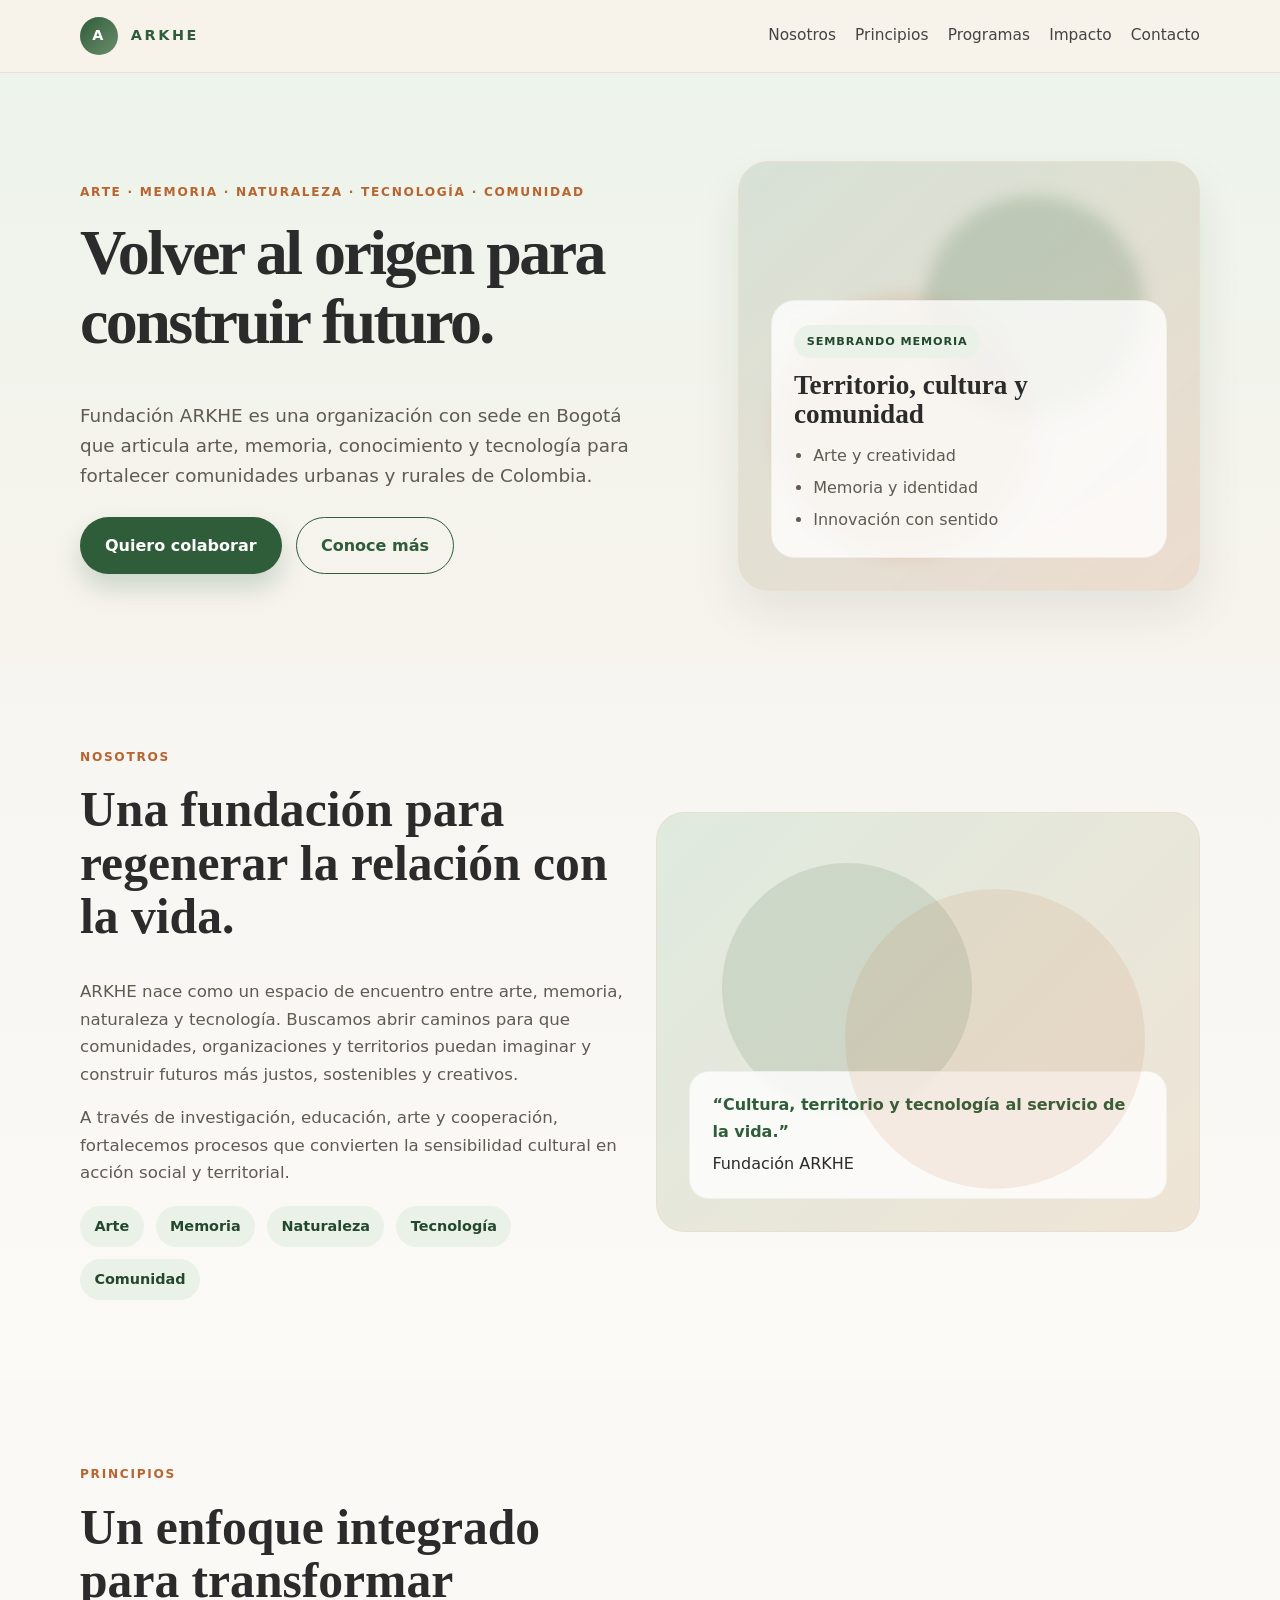
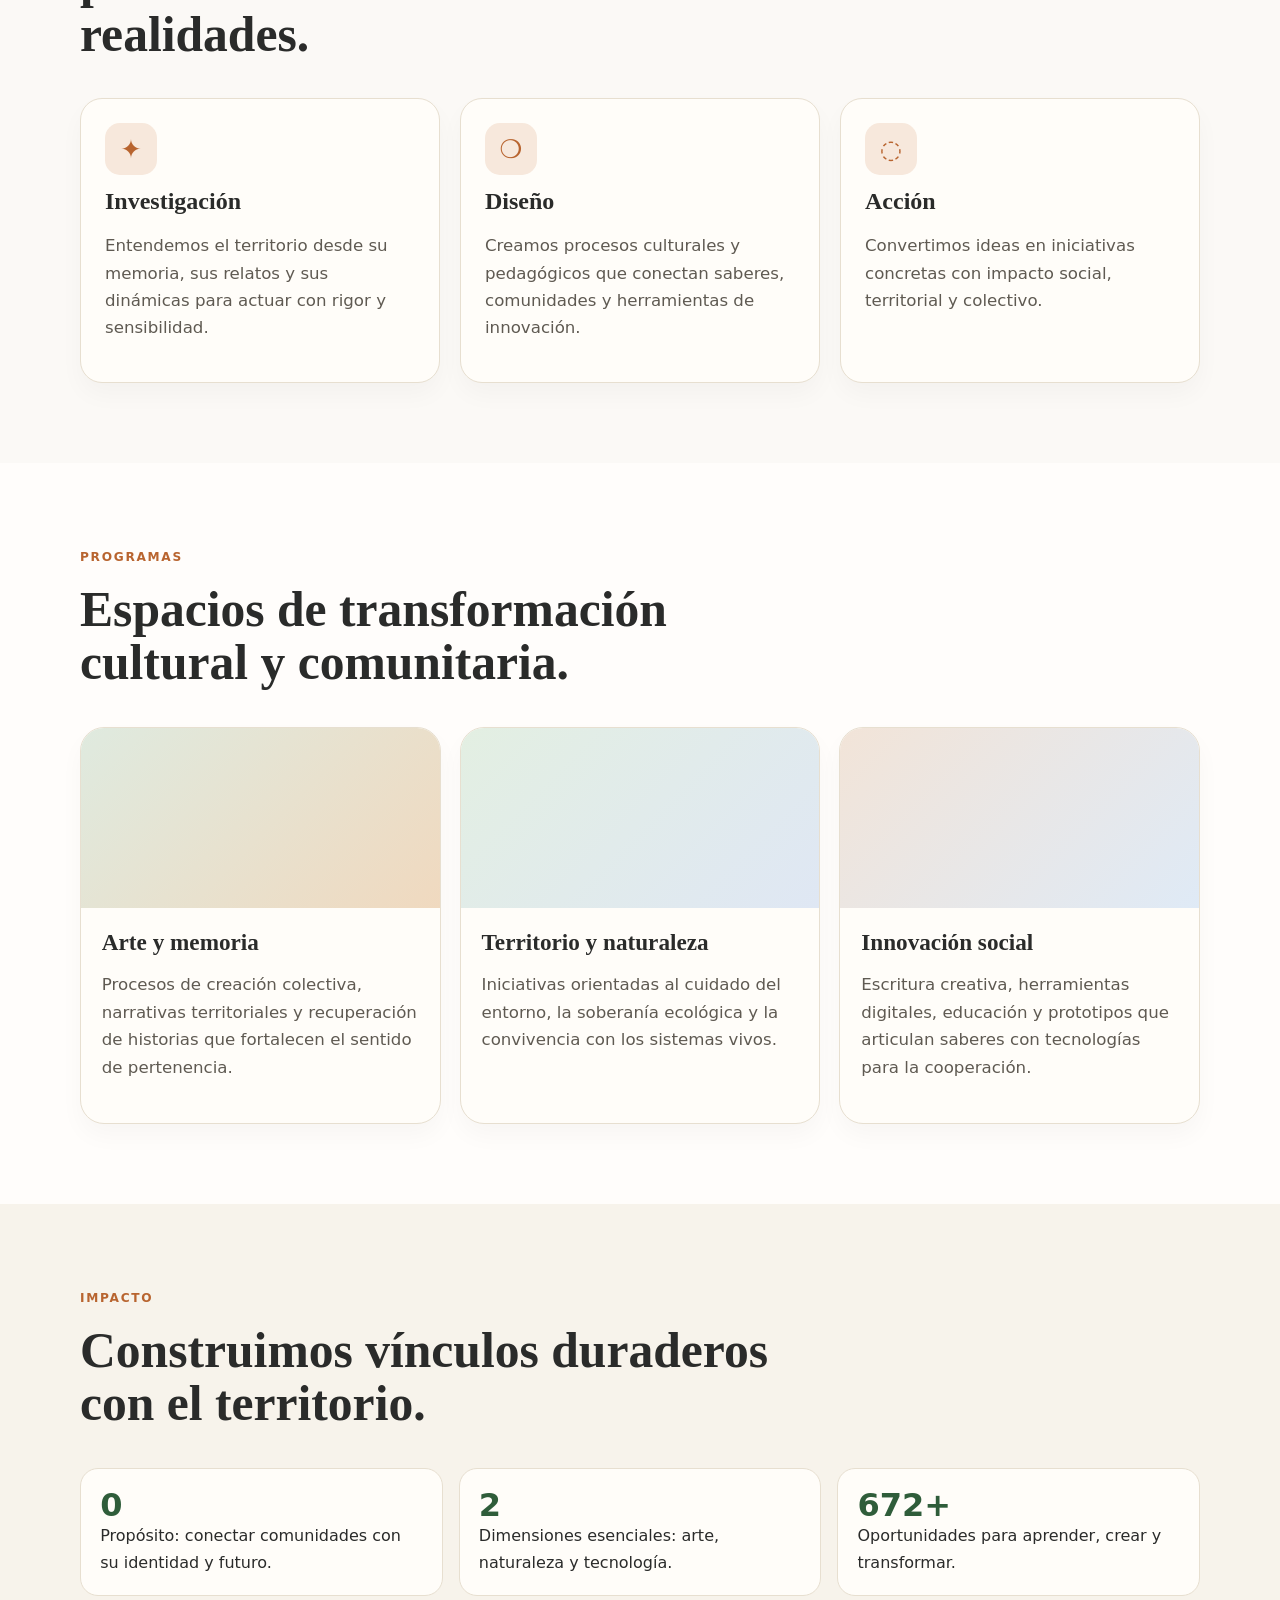
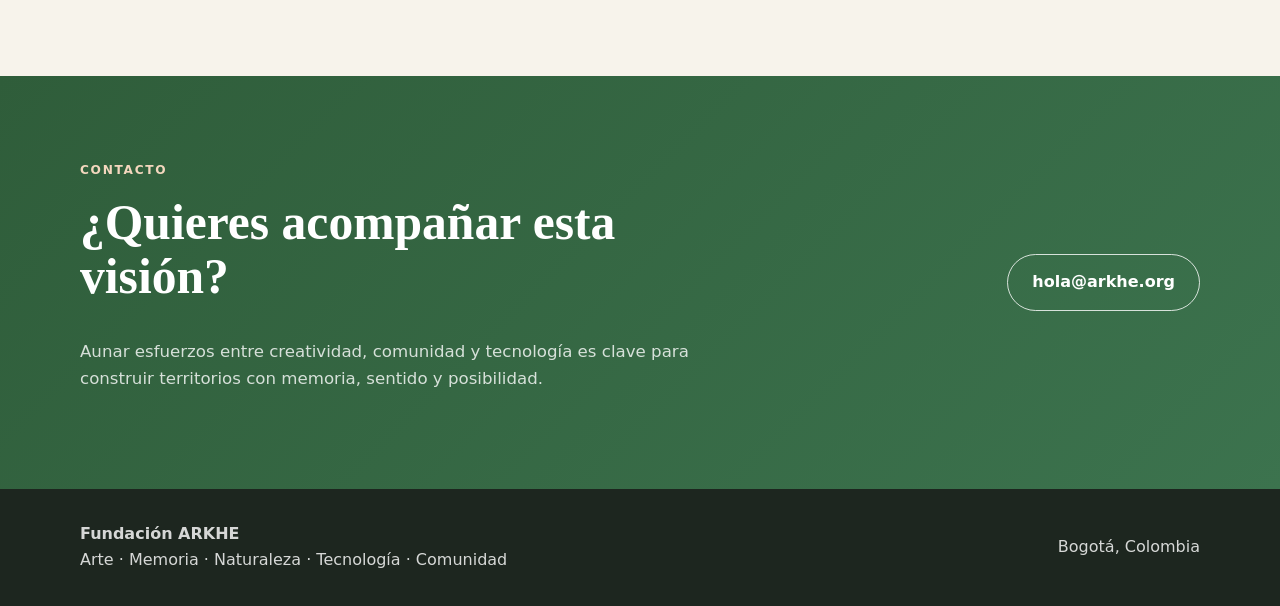
==== commit 10ec000c: "Segunda iteración: mejoro la identidad visual, agrego una sección de principios y animaciones más pr" ====
--- a/index.html
+++ b/index.html
@@ -24,6 +24,7 @@
 
         <div class="nav-links" id="navMenu">
           <a href="#nosotros">Nosotros</a>
+          <a href="#principios">Principios</a>
           <a href="#programas">Programas</a>
           <a href="#impacto">Impacto</a>
           <a href="#contacto">Contacto</a>
@@ -48,30 +49,17 @@
             </div>
           </div>
 
-          <div class="hero-panel" aria-label="Resumen de la fundación">
-            <div class="eyebrow">Nuestra mirada</div>
-            <p>
-              Diseñamos procesos de transformación territorial donde la creatividad, la cultura
-              y la innovación se convierten en herramientas para sanar, educar y conectar.
-            </p>
-
-            <div class="mini-stat">
-              <div>
-                <strong>+10</strong>
-                <span>Áreas de acción</span>
-              </div>
-              <div>
-                <strong>100%</strong>
-                <span>Enfoque comunitario</span>
-              </div>
-              <div>
-                <strong>4</strong>
-                <span>Pilares</span>
-              </div>
-              <div>
-                <strong>24/7</strong>
-                <span>Encuentro con territorio</span>
-              </div>
+          <div class="hero-visual" aria-label="Visual de la fundación">
+            <div class="orb orb-one"></div>
+            <div class="orb orb-two"></div>
+            <div class="visual-card">
+              <span class="mini-tag">Sembrando memoria</span>
+              <h3>Territorio, cultura y comunidad</h3>
+              <ul>
+                <li>Arte y creatividad</li>
+                <li>Memoria y identidad</li>
+                <li>Innovación con sentido</li>
+              </ul>
             </div>
           </div>
         </div>
@@ -106,6 +94,33 @@
               <strong>“Cultura, territorio y tecnología al servicio de la vida.”</strong>
               <span>Fundación ARKHE</span>
             </div>
+          </div>
+        </div>
+      </section>
+
+      <section class="principios reveal" id="principios">
+        <div class="container">
+          <div class="section-head narrow">
+            <span class="eyebrow">Principios</span>
+            <h2>Un enfoque integrado para transformar realidades.</h2>
+          </div>
+
+          <div class="feature-grid">
+            <article class="feature-card">
+              <div class="feature-icon">✦</div>
+              <h3>Investigación</h3>
+              <p>Entendemos el territorio desde su memoria, sus relatos y sus dinámicas para actuar con rigor y sensibilidad.</p>
+            </article>
+            <article class="feature-card">
+              <div class="feature-icon">❍</div>
+              <h3>Diseño</h3>
+              <p>Creamos procesos culturales y pedagógicos que conectan saberes, comunidades y herramientas de innovación.</p>
+            </article>
+            <article class="feature-card">
+              <div class="feature-icon">◌</div>
+              <h3>Acción</h3>
+              <p>Convertimos ideas en iniciativas concretas con impacto social, territorial y colectivo.</p>
+            </article>
           </div>
         </div>
       </section>
@@ -163,15 +178,15 @@
 
           <div class="metrics">
             <div class="metric">
-              <strong>1</strong>
+              <strong class="count" data-target="1">0</strong>
               <span>Propósito: conectar comunidades con su identidad y futuro.</span>
             </div>
             <div class="metric">
-              <strong>3</strong>
+              <strong class="count" data-target="3">0</strong>
               <span>Dimensiones esenciales: arte, naturaleza y tecnología.</span>
             </div>
             <div class="metric">
-              <strong>∞</strong>
+              <strong class="count" data-target="999">0</strong>
               <span>Oportunidades para aprender, crear y transformar.</span>
             </div>
           </div>
--- a/styles.css
+++ b/styles.css
@@ -230,34 +230,78 @@
   margin-top: 1.6rem;
 }
 
-.hero-panel {
-  background: var(--surface);
+.hero-visual {
+  position: relative;
+  min-height: 430px;
+  border-radius: 30px;
+  background: linear-gradient(135deg, rgba(47, 93, 58, 0.12), rgba(184, 100, 47, 0.16));
   border: 1px solid var(--line);
-  border-radius: var(--radius);
-  padding: 1.5rem;
+  overflow: hidden;
   box-shadow: var(--shadow);
 }
 
-.mini-stat {
-  display: grid;
-  grid-template-columns: repeat(2, minmax(0, 1fr));
-  gap: 1rem;
-  margin-top: 1rem;
-}
-
-.mini-stat div {
+.orb {
+  position: absolute;
+  border-radius: 50%;
+  filter: blur(8px);
+  animation: float 8s ease-in-out infinite;
+}
+
+.orb-one {
+  width: 220px;
+  height: 220px;
+  background: rgba(47, 93, 58, 0.18);
+  top: 8%;
+  right: 12%;
+}
+
+.orb-two {
+  width: 260px;
+  height: 260px;
+  background: rgba(184, 100, 47, 0.18);
+  left: 8%;
+  bottom: 8%;
+  animation-delay: 2s;
+}
+
+.visual-card {
+  position: absolute;
+  right: 2rem;
+  bottom: 2rem;
+  left: 2rem;
+  background: rgba(255, 255, 255, 0.8);
+  border: 1px solid rgba(43, 42, 39, 0.05);
+  border-radius: 24px;
+  padding: 1.5rem 1.4rem;
+  backdrop-filter: blur(8px);
+}
+
+.mini-tag {
+  display: inline-block;
   background: var(--primary-soft);
-  border: 1px solid rgba(47, 93, 58, 0.08);
-  border-radius: 18px;
-  padding: 1rem;
-}
-
-.mini-stat strong {
-  display: block;
-  color: var(--primary);
-  font-size: 1.8rem;
-  line-height: 1;
-  margin-bottom: 0.3rem;
+  color: var(--primary-dark);
+  border-radius: 999px;
+  padding: 0.45rem 0.8rem;
+  font-size: 0.7rem;
+  letter-spacing: 0.08em;
+  text-transform: uppercase;
+  font-weight: 700;
+  margin-bottom: 0.8rem;
+}
+
+.visual-card h3 {
+  font-size: 1.7rem;
+  margin-bottom: 0.8rem;
+}
+
+.visual-card ul {
+  margin: 0;
+  padding-left: 1.2rem;
+  color: var(--muted);
+}
+
+.visual-card li + li {
+  margin-top: 0.35rem;
 }
 
 section {
@@ -267,6 +311,10 @@
 .section-head {
   max-width: 720px;
   margin-bottom: 2.3rem;
+}
+
+.section-head.narrow {
+  max-width: 560px;
 }
 
 .cards {
@@ -375,8 +423,42 @@
   font-size: 0.9rem;
 }
 
+.principios {
+  background: #fbf9f6;
+}
+
+.feature-grid {
+  display: grid;
+  grid-template-columns: repeat(3, minmax(0, 1fr));
+  gap: 1.25rem;
+}
+
+.feature-card {
+  background: var(--surface);
+  border: 1px solid var(--line);
+  border-radius: 22px;
+  padding: 1.5rem;
+  box-shadow: 0 12px 24px rgba(39, 33, 22, 0.03);
+}
+
+.feature-icon {
+  width: 52px;
+  height: 52px;
+  border-radius: 15px;
+  display: grid;
+  place-items: center;
+  background: var(--accent-soft);
+  color: var(--accent);
+  font-size: 1.6rem;
+  margin-bottom: 0.9rem;
+}
+
+.feature-card h3 {
+  font-size: 1.5rem;
+}
+
 .programs {
-  background: #fbf9f6;
+  background: #fffdfb;
 }
 
 .program-grid {
@@ -477,10 +559,21 @@
   transform: translateY(0);
 }
 
+@keyframes float {
+  0%,
+  100% {
+    transform: translateY(0px);
+  }
+  50% {
+    transform: translateY(-18px);
+  }
+}
+
 @media (max-width: 900px) {
   .hero-grid,
   .about-grid,
   .cta .container,
+  .feature-grid,
   .cards,
   .program-grid,
   .metrics {
